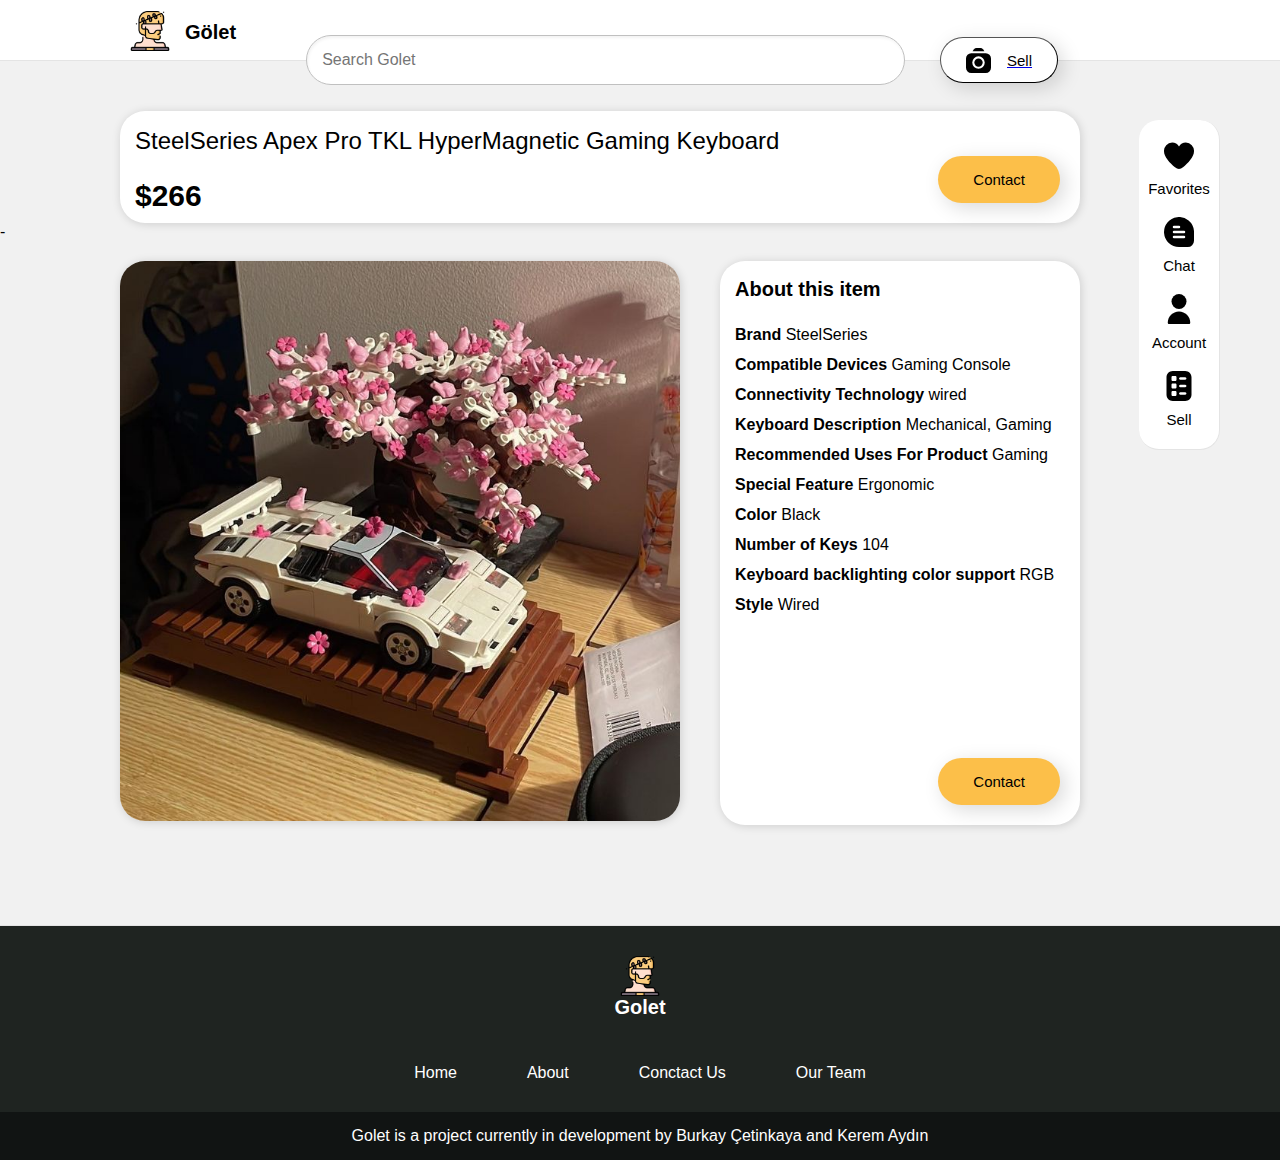
==== product-page.html @ e18f1973 "Add files via upload" ====
<!DOCTYPE html>
<html>
  <head>
    <title>product-page</title>

    <link rel="icon" href="visuals/icons/sculpture.png" type="image/x-icon"/>

    <link rel="stylesheet" href="styles/general.css">
    <link rel="stylesheet" href="styles/listings.css">
    <link rel="stylesheet" href="styles/header.css">
    <link rel="stylesheet" href="styles/sidebar.css">
    <link rel="stylesheet" href="styles/footer.css">
    <link rel="stylesheet" href="styles/product-page.css">

  </head>
  <body>
    <header class="header">
      <div class="left-section">
        <div>
          <img class="golet-logo" src="visuals/icons/sculpture.png">
        </div>
        <a href="index.html" class="golet-text">Gölet</a>
      </div>
      <div class="middle-section">
        <input class="search-bar" type="text" placeholder="Search Golet">
      </div>
      <div class="right-section">
        <a href="deneme.html">
          <button class="sell-button">
            <img class="sell-icon" src="visuals/icons/camera.svg">
            <div class="sell-button-text">Sell</div>
          </button>
        </a>
      </div>
    </header>

    <nav class="sidebar">
      <div class="side-buttons">
        <img class="icon" src="visuals/icons/heart.svg">
        <div>Favorites</div>
      </div>

      <div class="side-buttons">
        <img class="icon" src="visuals/icons/comment-black.svg">
        <div>Chat</div>
      </div>

      <div class="side-buttons">
        <img class="icon" src="visuals/icons/user.svg">
        <div>Account</div>
      </div>

      <div class="side-buttons">
        <img class="icon" src="visuals/icons/ballot.svg">
        <div>Sell</div>
      </div>

    </nav>

    <main>
      <div class="product-title-price">
        <div>
          <p class="product-title">SteelSeries Apex Pro TKL HyperMagnetic Gaming Keyboard</p>
        </div>
        <div class="product-price">
          $266
        </div>
        <button class="button-contact">Contact</button>
      </div>-

      <div class="product-image-about">
        <div>
          <img class="product-image" src="visuals/product-pictures/product-picture1.jpg">
        </div>
        <div class="about">
          <div class="about-title">About this item</div>
          <p><strong>Brand</strong>	SteelSeries<br>
            <strong>Compatible Devices</strong>	Gaming Console<br>
            <strong>Connectivity Technology</strong>	wired<br>
            <strong>Keyboard Description</strong>	Mechanical, Gaming<br>
            <strong>Recommended Uses For Product</strong>	Gaming<br>
            <strong>Special Feature</strong>	Ergonomic<br>
            <strong>Color</strong>	Black<br>
            <strong>Number of Keys</strong>	104<br>
            <strong>Keyboard backlighting color support</strong>	RGB<br>
            <strong>Style</strong>	Wired</p>
            <button class="button-contact">Contact</button>
        </div>
      </div>
    </main>
    <footer>
      <div>
        <img class="golet-logo-footer" src="visuals/icons/sculpture.png">
        <div class="golet-text-footer">Golet</div>
      </div>
      <div class="footer-buttons">
        <div class="footer-button">Home</div>
        <div class="footer-button">About</div>
        <div class="footer-button">Conctact Us</div>
        <div class="footer-button">Our Team</div>
      </div>
      <div class="project-info">
        Golet is a project currently in development by Burkay Çetinkaya and Kerem Aydın
      </div>
    </footer>
  </body>
</html>
---- styles/general.css ----
body {
  margin-left: 0px;
  margin-right: 0px;
  /*margin-top: 60px;*/
  margin-top: 0px;
  margin-bottom: 0px;
  font-family: Roboto, Arial;
  background-color: rgb(241, 241, 241);
}

.main-campaign {
  padding-top: 50px;
  background-color: #9CC5A1;
  padding-left: 100px;
  padding-right: 200px;
}

.main-campaign-image {
  border-radius: 25px;
  margin-bottom: 30px;
  width: 100%;
  max-height: 400px;
  object-position: center;
  box-shadow: 5px 5px 20px 0 rgba(0, 0, 0, 0.15);
  transition: opacity 0.15s;
  cursor: pointer;
}

.main-campaign-image:hover {
  opacity: 0.8;
}

.categories {
  display: grid;
  grid-template-columns: 1fr 1fr 1fr 1fr 1fr 1fr 1fr 1fr 1fr 1fr 1fr 1fr 1fr;
  row-gap: 15px;
  column-gap: 20px;
  flex-direction: row;
  justify-content: start;
  align-items: center;
  padding-left: 100px;
  padding-right: 200px;
  padding-bottom: 30px;
  border-bottom-left-radius: 30px;
  border-bottom-right-radius: 30px;
  /*background-color: rgb(209, 209, 209);*/
  background-color: #9CC5A1;
}

@media (max-width: 1000px) {
  .categories {
    grid-template-columns: 1fr 1fr 1fr 1fr;
  }
}

@media (min-width: 1001px) and (max-width: 1099px) {
  .categories {
    grid-template-columns: 1fr 1fr 1fr 1fr 1fr;
  }
}

@media (min-width: 1100px) and (max-width: 1199px) {
  .categories {
    grid-template-columns: 1fr 1fr 1fr 1fr 1fr 1fr;
  }
}

@media (min-width: 1200px) and (max-width: 1299px) {
  .categories {
    grid-template-columns: 1fr 1fr 1fr 1fr 1fr 1fr 1fr;
  }
}

@media (min-width: 1300px) and (max-width: 1399px) {
  .categories {
    grid-template-columns: 1fr 1fr 1fr 1fr 1fr 1fr 1fr 1fr;
  }
}

@media (min-width: 1400px) and (max-width: 1499px) {
  .categories {
    grid-template-columns: 1fr 1fr 1fr 1fr 1fr 1fr 1fr 1fr 1fr;
  }
}

@media (min-width: 1500px) and (max-width: 1599px) {
  .categories {
    grid-template-columns: 1fr 1fr 1fr 1fr 1fr 1fr 1fr 1fr 1fr 1fr;
  }
}

@media (min-width: 1600px) and (max-width: 1699px) {
  .categories {
    grid-template-columns: 1fr 1fr 1fr 1fr 1fr 1fr 1fr 1fr 1fr 1fr 1fr;
  }
}

@media (min-width: 1700px) and (max-width: 1799px) {
  .categories {
    grid-template-columns: 1fr 1fr 1fr 1fr 1fr 1fr 1fr 1fr 1fr 1fr 1fr 1fr;
  }
}

@media (min-width: 1800px) and (max-width: 1899px) {
  .categories {
    grid-template-columns: 1fr 1fr 1fr 1fr 1fr 1fr 1fr 1fr 1fr 1fr 1fr 1fr 1fr;
  }
}

.category-button {
  text-wrap: nowrap;
  font-size: 14px;
  border-width: 1px;
  border-radius: 20px;
  padding: 10px 30px;
  border-style: solid;
  border-color: rgb(228, 228, 228);
  box-shadow: 5px 5px 20px 0 rgba(0, 0, 0, 0.15);
  cursor: pointer;
  transition: opacity 0.15s;
  transition: transform 0.15S;
}

.category-button:hover {
  font-weight: bold;
  transform: scale(1.02);
}
---- styles/listings.css ----
.listing-section1 .listing-grid,
.listing-section1 .listing-grid-title {
  background-color: rgb(241, 241, 241);
}

.listing-section2 .listing-grid,
.listing-section2 .listing-grid-title{
  background-color: #49A078;
}

.listing-grid-title {
  padding-top: 20px;
  padding-left: 120px;
  padding-right: 200px;
  margin-top: 0px;
  margin-bottom: 0px;
  font-size: 24px;
  font-weight: bold;
  color: black;
  border-top-left-radius: 30px;
  border-top-right-radius: 30px;
}

.listing-grid {
  padding-top: 30px;
  padding-bottom: 80px;
  padding-left: 100px;
  padding-right: 200px;
  display: grid;
  grid-template-columns: 1fr 1fr 1fr;
  column-gap: 30px;
  row-gap: 30px;
}

@media (max-width: 1000px) {
  .listing-grid {
    grid-template-columns: 1fr 1fr;
  }
}

@media (min-width: 1001px) and (max-width: 1199px) {
  .listing-grid {
    grid-template-columns: 1fr 1fr 1fr;
  }
}

@media (min-width: 1200px) {
  .listing-grid {
    grid-template-columns: 1fr 1fr 1fr 1fr;
  }
}

.listing {
  border-top-left-radius: 40px;
  border-top-right-radius: 20px;
  border-bottom-left-radius: 10px;
  border-bottom-right-radius: 25px;
  background-color: white;
  border-width: 1px;
  box-shadow: 5px 5px 20px 0 rgba(0, 0, 0, 0.15);
  cursor: pointer;
  transition: transform 0.15s;
}

.listing:hover {
  opacity: 0.8;
  transform: scale(1.02);
}

.listing:link, .listing:visited {
  color: black;
  text-decoration: none;
}

.product-picture {
  border-top-left-radius: 35px;
  border-top-right-radius: 10px;
  width: 100%;
  height: 200px;
  object-fit: cover;
}

.listing-text {
  display:grid;
  grid-template-rows: 1fr 30px;


}
.listing-title-price {
  color: black;
  font-size: 20px;
  font-weight: bold;
  padding-right: 15px;
  padding-left: 15px;
  padding-top: 5px;
  padding-bottom: 5px;
  display: grid;
  grid-template-columns: 5fr 2fr;
}

.listing-title,
.listing-price,
.listing-location {
  margin: 0;
}

.listing-price {
  text-align: end;
}

/*Konum ikonu ile konum yazısı aynı eksene alınacak.*/
.listing-location-container {
  margin-bottom: 0px;
  color: gray;
  display: grid;
  grid-template-columns: 15px 1fr;
  padding-right: 15px;
  padding-left: 15px;
  column-gap: 3px;
}

.marker-icon {
  height: 13px;
}
---- styles/header.css ----
.header {
  height: 60px;
  display: flex;
  flex-direction: row;
  justify-content: space-between;
  align-items: center;
  
  
  /*position:fixed;*/
  top: 0;
  left: 0;
  right: 0;
  z-index: 100;

  background-color: white;
  border-bottom-width: 1px;
  border-bottom-style: solid;
  border-bottom-color: rgb(228, 228, 228);
}

.left-section {
  margin-top: 5px;
  margin-left: 130px;
  display: flex;
  align-items: center;
}

.golet-logo:hover,
.golet-text:hover {
  opacity: 0.8;
}

.golet-logo {
  height: 40px;
  cursor:pointer;
}

.golet-text {
  margin-left: 15px;
  font-weight: 800;
  font-size: 20px;
  cursor:pointer;
}

.golet-text:link, .golet-text:visited {
  color: black;
  text-decoration: none;
}

.middle-section {
  flex: 1;
  margin-left: 70px;
  margin-right: 35px;
  max-width: 800px;
  display: flex;
  align-items: center;
}

.search-bar {
  margin-top: 60px;
  flex: 1;
  height: 46px;
  padding-left: 15px;
  font-size: 16px;
  border: 1px solid rgb(192, 192, 192);
  border-radius: 26px;
  box-shadow: inset 1px 2px 3px rgba(0, 0, 0, 0.05);
  width: 0;
}

.right-section {
  width: 200px;
  margin-right: 140px;
  display: flex;
  align-items: center;
  justify-content: space-between;
  flex-shrink: 0;
}

.sell-button {
  margin-top: 60px;
  height: 46px;
  color: rgb(0, 0, 0);
  display: grid;
  grid-template-columns: 1fr 1fr;
  align-items: center;
  justify-content: center;
  border-radius: 30px;
  border-width: 1px;
  /*background-color: #9CC5A1;*/
  background-color: white;
  padding-top: 5px;
  padding-bottom: 5px;
  padding-left: 25px;
  padding-right: 25px;
  box-shadow: 5px 5px 20px 0 rgba(0, 0, 0, 0.15);
  cursor: pointer;
  transition: opacity 0.15s;
  transition: font-size 0.15s;
  transition: padding 0.15s;
}

.sell-button:hover{
  padding-top: 7px;
  padding-bottom: 7px;
  padding-left: 27px;
  padding-right: 27px;
  transition: padding 0.15s;
}

.sell-button:hover .sell-button-text,
.sell-button:hover .sell-icon {
  font-weight: bold;
  opacity: 0.8;
  transition: opacity 0.15s;
  transition: font-size 0.15s;
}

.sell-button:hover .sell-button-text {
  margin-top: auto;
  margin-bottom: auto;
}

.sell-icon {
  height: 25px;
}

.sell-button-text {
  margin-left: 8px;
  font-size: 15px;
}
---- styles/sidebar.css ----
.sidebar {
  padding-top: 20px;
  padding-bottom: 1px;
  position: fixed;
  right: 60px;
  top: 120px;
  width: 80px;
  background: white;
  border-radius: 20px;
  border-bottom-width: 1px;
  border-right-width: 1px;
  border-bottom-style: solid;
  border-bottom-color: rgb(228, 228, 228);
  border-right-style: solid;
  border-right-color: rgb(228, 228, 228);
  z-index: 200;
}

.icon{
  height: 30px;
  margin-bottom: 10px;
}

.side-buttons {
  text-decoration: none;
  margin-bottom: 20px;
  display: flex;
  flex-direction: column;
  justify-content: center;
  align-items: center;
  cursor: pointer;
  font-size: 15px;
  transition: opacity 0.15s;
  transition: font-size 0.15s;
  transition: margin-bottom 0.15s;
}

.side-buttons:hover {
  opacity: 0.8;
  font-size: 16px;
  margin-bottom: 29px;
}
---- styles/footer.css ----
footer {
  bottom: 0px;
  padding-top: 30px;
  background-color: #1F2421;
  color: white;
  border-top-width: 1px;
  border-top-color: rgb(228, 228, 228);
  border-top-style: solid;
}

.golet-logo-footer {
  height: 40px;
  cursor:pointer;
  display: block;
  margin-left: auto;
  margin-right: auto;
}

.golet-text-footer {
  font-weight: 800;
  font-size: 20px;
  text-align: center;;
  cursor:pointer;
}

.footer-buttons {
  margin-top: 45px;
  column-gap: 70px;
  padding-left: 100px;
  padding-right: 100px;
  display: flex;
  justify-content: center;
  align-items: center;
  flex-direction: row;
  cursor: pointer;
}

.footer-button:hover {
  opacity: 0.8;
  text-decoration-line: underline;
}

.project-info {
  margin-top: 30px;
  padding-bottom: 15px; 
  padding-top: 15px;
  background-color: #111413;
  text-align: center;
}
---- styles/product-page.css ----
main {
  margin-bottom: 100px;
}

.product-title-price {
  margin-top: 50px;
  margin-left: 120px;
  margin-right: 200px;
  margin-bottom: 0px;
  border-radius: 25px;
  padding-top: 1px;
  padding-left: 15px;
  padding-bottom: 10px;
  box-shadow: 1px 1px 10px 0 rgba(0, 0, 0, 0.15);
  background-color: white;
  font-size: 24px;
  font-weight: 500;
  color: black;
  position: relative;
}

.product-title {
  margin-top: 15px;
}

.product-price {
  font-size: 30px;
  font-weight: bold;
}

.product-image {
  /*: 5px;*/
  margin-left: 120px;
  margin-top: 20px;
  margin-right: 200px;
  height: 100%;
  border-radius: 25px;
  margin-bottom: 0px;
  max-height: 560px;
  object-position: center;
  box-shadow: 1px 1px 10px 0 rgba(0, 0, 0, 0.15);
}

.product-image-about {
  display: grid;
  grid-template-columns: 700px 1fr;
  column-gap: 20px;
}

@media (max-width:1200px) {
  .product-image-about{
    grid-template-columns: 1fr;
  }
}

@media (max-width:1200px) {
  .about{
    margin-left: 120px;
  }
}

@media (min-width:1201px){
  .product-image-about {
    grid-template-columns: 700px 1fr;
  }
}

.about {
  position: relative;
  box-shadow: 1px 1px 10px 0 rgba(0, 0, 0, 0.15);
  background-color: white;
  margin-right: 200px;
  padding-left: 15px;
  border-radius: 25px;
  margin-top: 20px;
  line-height: 30px;
}

.about-title {
  margin-top: 13px;
  font-size: 20px;
  font-weight: bold;
  border-width: 0px;
  border-style: solid;
}

.button-contact {
  position: absolute;
  bottom: 20px;
  right: 20px;
  
  color: rgb(0, 0, 0);
  align-items: center;
  justify-content: center;
  border-radius: 30px;
  border: none;
  font-size: 15px;
  background-color: #fcbf49;
  padding-top: 15px;
  padding-bottom: 15px;
  padding-left: 35px;
  padding-right: 35px;
  box-shadow: 5px 5px 20px 0 rgba(0, 0, 0, 0.15);
  cursor: pointer;
  transition: opacity 0.15s;
  transition: font-weight 0.15s;
  transition-property: transform 10s;
}

.button-contact:hover {
  font-weight: bold;
  opacity: 0.8;
  transform: scale(1.02);
}
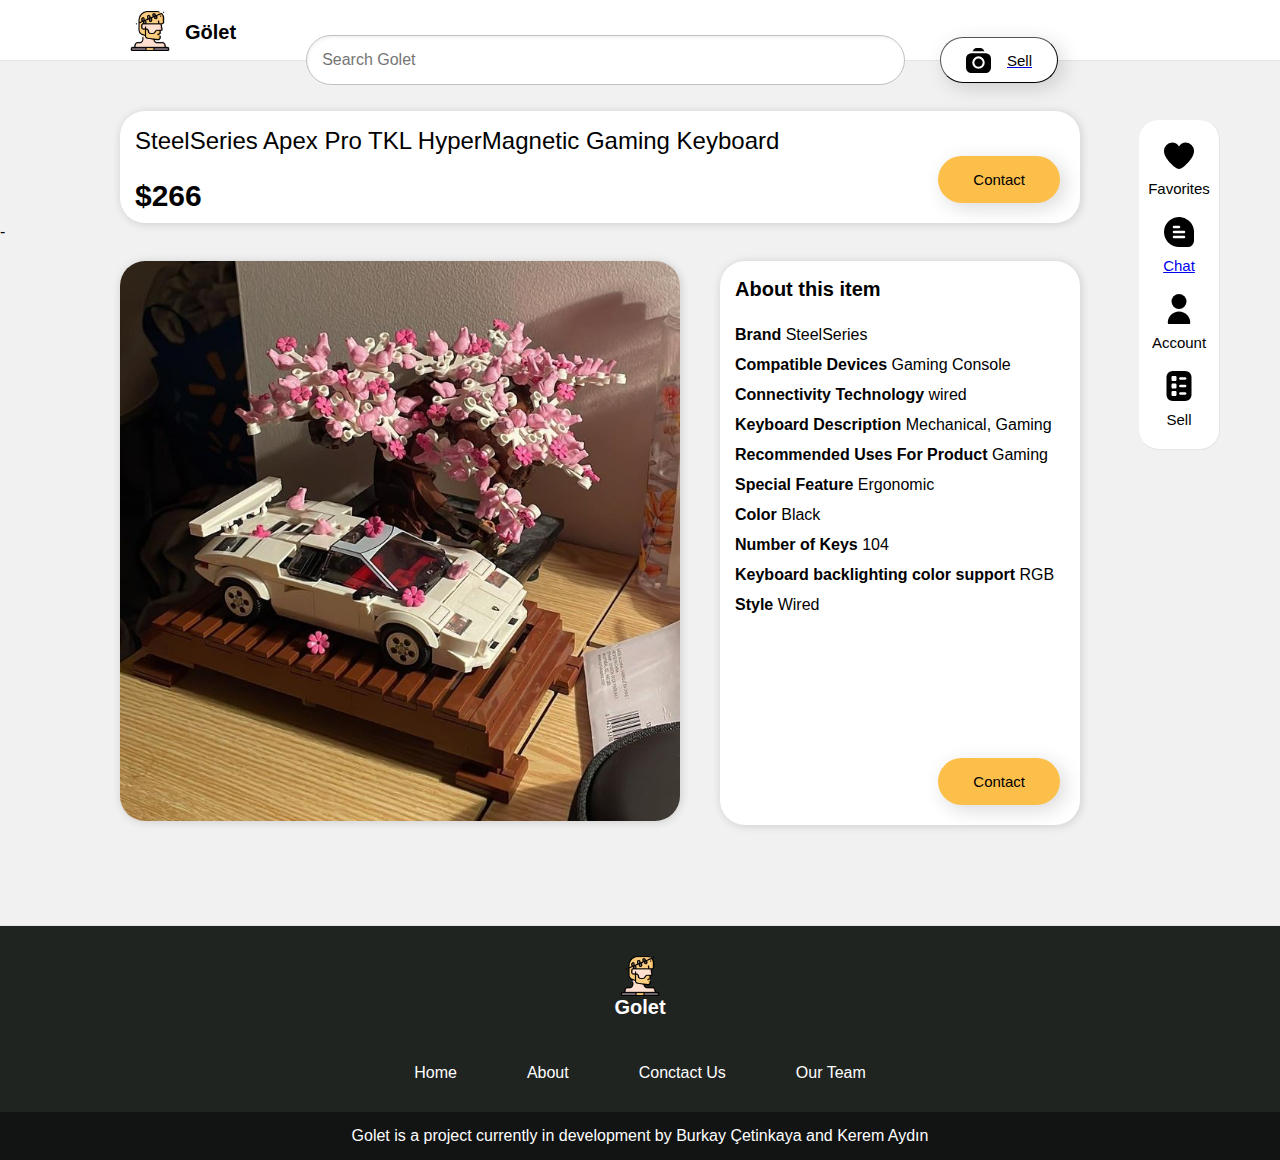
==== commit dec96e75: "Add files via upload" ====
--- a/product-page.html
+++ b/product-page.html
@@ -40,10 +40,12 @@
         <div>Favorites</div>
       </div>
 
-      <div class="side-buttons">
-        <img class="icon" src="visuals/icons/comment-black.svg">
-        <div>Chat</div>
-      </div>
+      <a href="chat.html" class="link-buttons">
+        <div class="side-buttons">
+          <img class="icon" src="visuals/icons/comment-black.svg">
+          <div>Chat</div>
+        </div>
+      </a>
 
       <div class="side-buttons">
         <img class="icon" src="visuals/icons/user.svg">
@@ -56,7 +58,7 @@
       </div>
 
     </nav>
-
+    
     <main>
       <div class="product-title-price">
         <div>
